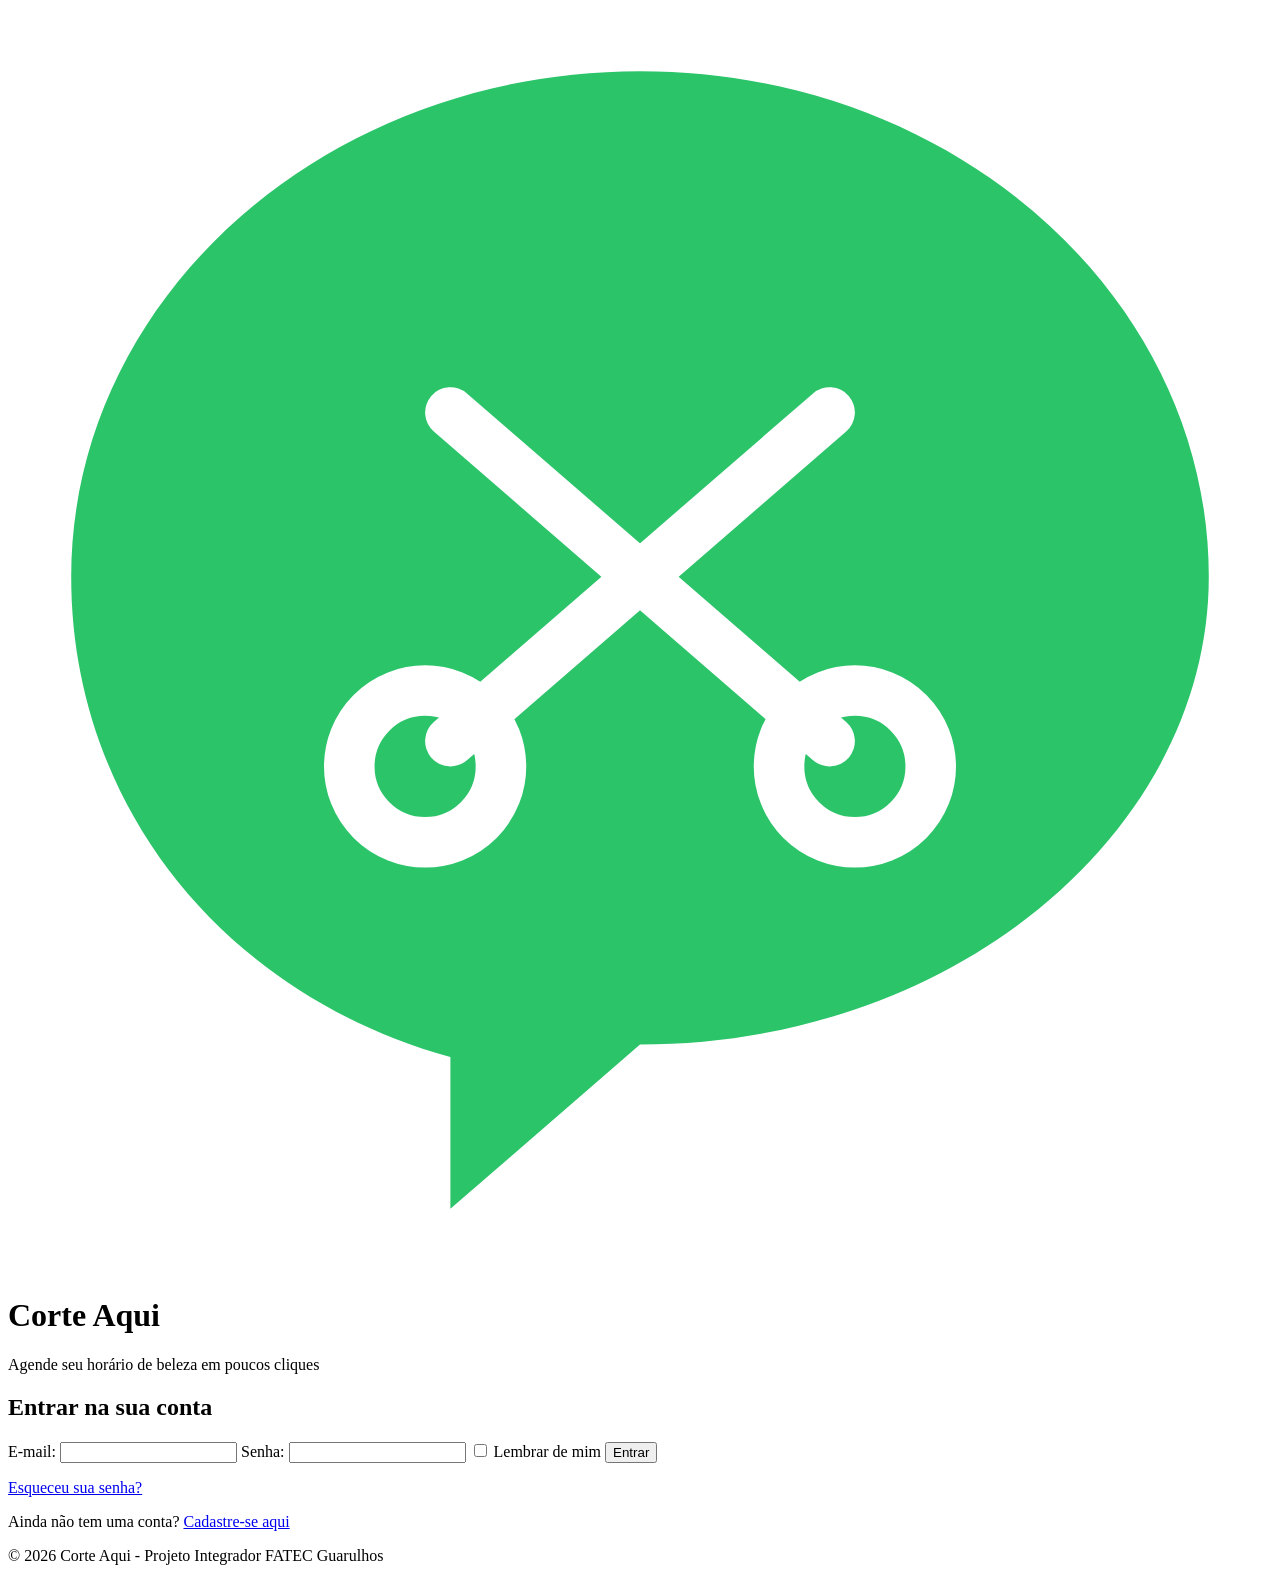
==== index.html @ 71adf3ae "Add files via upload" ====
<!DOCTYPE html>
<html lang="pt-br">
<head>
    <meta charset="UTF-8">
    <title>Corte Aqui - Login</title>
    <link rel="stylesheet" href="estilo.css">
</head>
<body>

    <header>
        <svg class="logo-icone" viewBox="0 0 100 100" xmlns="http://www.w3.org/2000/svg">
            <path d="M50 5 C25 5 5 23 5 45 C5 63 17 78 35 83 L35 95 L50 82 C51 82 52 82 50 82 C75 82 95 65 95 45 C95 23 75 5 50 5 Z" fill="#2bc469"/>
            <line x1="35" y1="32" x2="65" y2="58" stroke="#ffffff" stroke-width="4" stroke-linecap="round"/>
            <line x1="65" y1="32" x2="35" y2="58" stroke="#ffffff" stroke-width="4" stroke-linecap="round"/>
            <circle cx="33" cy="60" r="6" fill="none" stroke="#ffffff" stroke-width="4"/>
            <circle cx="67" cy="60" r="6" fill="none" stroke="#ffffff" stroke-width="4"/>
        </svg>
        <div>
            <h1>Corte Aqui</h1>
            <p>Agende seu horário de beleza em poucos cliques</p>
        </div>
    </header>

    <main>
        <section>
            <h2>Entrar na sua conta</h2>

            <form action="#" method="post">

                <label for="email">E-mail:</label>
                <input type="email" id="email" name="email" required>

                <label for="senha">Senha:</label>
                <input type="password" id="senha" name="senha" required>

                <label>
                    <input type="checkbox" id="lembrar" name="lembrar">
                    Lembrar de mim
                </label>

                <button type="submit">Entrar</button>

            </form>

            <p><a href="#">Esqueceu sua senha?</a></p>
            <p>Ainda não tem uma conta? <a href="cadastro.html">Cadastre-se aqui</a></p>
        </section>
    </main>

    <footer>
        <p>&copy; 2026 Corte Aqui - Projeto Integrador FATEC Guarulhos</p>
    </footer>

</body>
</html>
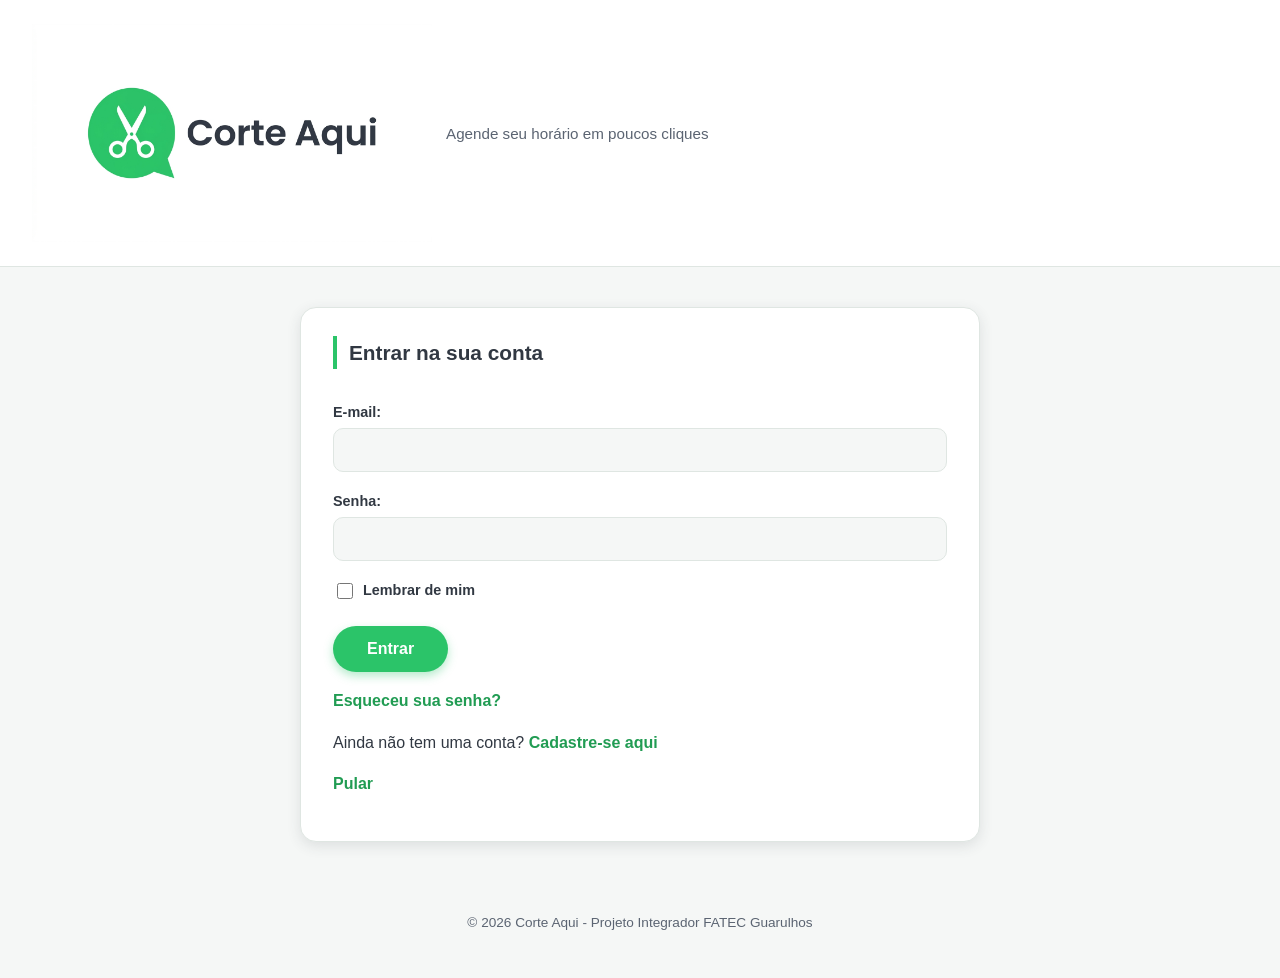
==== commit 47d3a8ae: "Add files via upload" ====
--- a/index.html
+++ b/index.html
@@ -3,21 +3,15 @@
 <head>
     <meta charset="UTF-8">
     <title>Corte Aqui - Login</title>
-    <link rel="stylesheet" href="estilo.css">
+    <link rel="stylesheet" href="style.css">
 </head>
 <body>
 
     <header>
-        <svg class="logo-icone" viewBox="0 0 100 100" xmlns="http://www.w3.org/2000/svg">
-            <path d="M50 5 C25 5 5 23 5 45 C5 63 17 78 35 83 L35 95 L50 82 C51 82 52 82 50 82 C75 82 95 65 95 45 C95 23 75 5 50 5 Z" fill="#2bc469"/>
-            <line x1="35" y1="32" x2="65" y2="58" stroke="#ffffff" stroke-width="4" stroke-linecap="round"/>
-            <line x1="65" y1="32" x2="35" y2="58" stroke="#ffffff" stroke-width="4" stroke-linecap="round"/>
-            <circle cx="33" cy="60" r="6" fill="none" stroke="#ffffff" stroke-width="4"/>
-            <circle cx="67" cy="60" r="6" fill="none" stroke="#ffffff" stroke-width="4"/>
-        </svg>
+        
+        <img src="corteaqui.png">
         <div>
-            <h1>Corte Aqui</h1>
-            <p>Agende seu horário de beleza em poucos cliques</p>
+            <p>Agende seu horário em poucos cliques</p>
         </div>
     </header>
 
@@ -42,8 +36,9 @@
 
             </form>
 
-            <p><a href="#">Esqueceu sua senha?</a></p>
-            <p>Ainda não tem uma conta? <a href="cadastro.html">Cadastre-se aqui</a></p>
+            <p><a >Esqueceu sua senha?</a></p>
+            <p>Ainda não tem uma conta? <a>Cadastre-se aqui</a></p>
+            <p><a href="agendamentocorteaqui.html"  target="blank">Pular</a></p>
         </section>
     </main>
 
--- a/style.css
+++ b/style.css
@@ -0,0 +1,197 @@
+
+
+img{ 
+    width:400px; 
+}
+
+:root {
+    --verde: #2bc469;
+    --verde-escuro: #219c53;
+    --verde-claro: #e7f8ee;
+    --grafite: #313842;
+    --grafite-suave: #5b6472;
+    --branco: #ffffff;
+    --fundo: #f5f7f6;
+    --borda: #dfe6e2;
+    --sombra: rgba(49, 56, 66, 0.12);
+    --raio: 16px;
+}
+
+* {
+    box-sizing: border-box;
+}
+
+body {
+    margin: 0;
+    font-family: -apple-system, "Segoe UI", Roboto, Helvetica, Arial, sans-serif;
+    background-color: var(--fundo);
+    color: var(--grafite);
+    line-height: 1.6;
+}
+
+
+header {
+    background-color: var(--branco);
+    border-bottom: 1px solid var(--borda);
+    padding: 24px 32px;
+    display: flex;
+    align-items: center;
+    gap: 14px;
+}
+
+header .logo-icone {
+    width: 44px;
+    height: 44px;
+    flex-shrink: 0;
+}
+
+
+header p {
+    margin: 2px 0 0;
+    color: var(--grafite-suave);
+    font-size: 0.95rem;
+}
+
+#login{
+    display:block; 
+    justify-content:end;
+
+}
+
+
+
+main {
+    max-width: 720px;
+    margin: 40px auto;
+    padding: 0 20px;
+    display: flex;
+    flex-direction: column;
+    gap: 28px;
+}
+
+section {
+    background-color: var(--branco);
+    border: 1px solid var(--borda);
+    border-radius: var(--raio);
+    padding: 28px 32px;
+    box-shadow: 0 4px 14px var(--sombra);
+}
+
+h2 {
+    margin-top: 0;
+    color: var(--grafite);
+    font-size: 1.3rem;
+    border-left: 4px solid var(--verde);
+    padding-left: 12px;
+}
+
+ol, ul {
+    padding-left: 22px;
+    margin: 12px 0 0;
+}
+
+ol li, ul li {
+    margin-bottom: 8px;
+}
+
+
+form {
+    display: flex;
+    flex-direction: column;
+    gap: 4px;
+}
+
+label {
+    font-weight: 600;
+    font-size: 0.9rem;
+    color: var(--grafite);
+    margin-top: 14px;
+}
+
+input[type="text"],
+input[type="email"],
+input[type="password"],
+input[type="tel"],
+input[type="date"],
+input[type="time"],
+select {
+    padding: 12px 14px;
+    border: 1px solid var(--borda);
+    border-radius: 10px;
+    font-size: 1rem;
+    font-family: inherit;
+    color: var(--grafite);
+    background-color: var(--fundo);
+    transition: border-color 0.2s ease, box-shadow 0.2s ease;
+}
+
+input:focus,
+select:focus {
+    outline: none;
+    border-color: var(--verde);
+    box-shadow: 0 0 0 3px var(--verde-claro);
+    background-color: var(--branco);
+}
+
+input[type="checkbox"],
+input[type="radio"] {
+    accent-color: var(--verde);
+    width: 16px;
+    height: 16px;
+    vertical-align: middle;
+    margin-right: 6px;
+}
+
+
+
+button {
+    margin-top: 20px;
+    align-self: flex-start;
+    background-color: var(--verde);
+    color: var(--branco);
+    border: none;
+    border-radius: 999px;
+    padding: 14px 34px;
+    font-size: 1rem;
+    font-weight: 700;
+    cursor: pointer;
+    box-shadow: 0 4px 10px rgba(43, 196, 105, 0.35);
+    transition: transform 0.2s ease, box-shadow 0.2s ease, background-color 0.2s ease;
+}
+
+button:hover {
+    transform: scale(1.06);
+    background-color: var(--verde-escuro);
+    box-shadow: 0 8px 18px rgba(43, 196, 105, 0.45);
+}
+
+button:active {
+    transform: scale(0.97);
+}
+
+
+
+a {
+    color: var(--verde-escuro);
+    text-decoration: none;
+    font-weight: 600;
+    transition: color 0.2s ease;
+}
+
+a:hover {
+    color: var(--grafite);
+    text-decoration: underline;
+}
+
+
+
+footer {
+    text-align: center;
+    padding: 26px 20px 40px;
+    color: var(--grafite-suave);
+    font-size: 0.85rem;
+}
+
+footer p {
+    margin: 4px 0;
+}
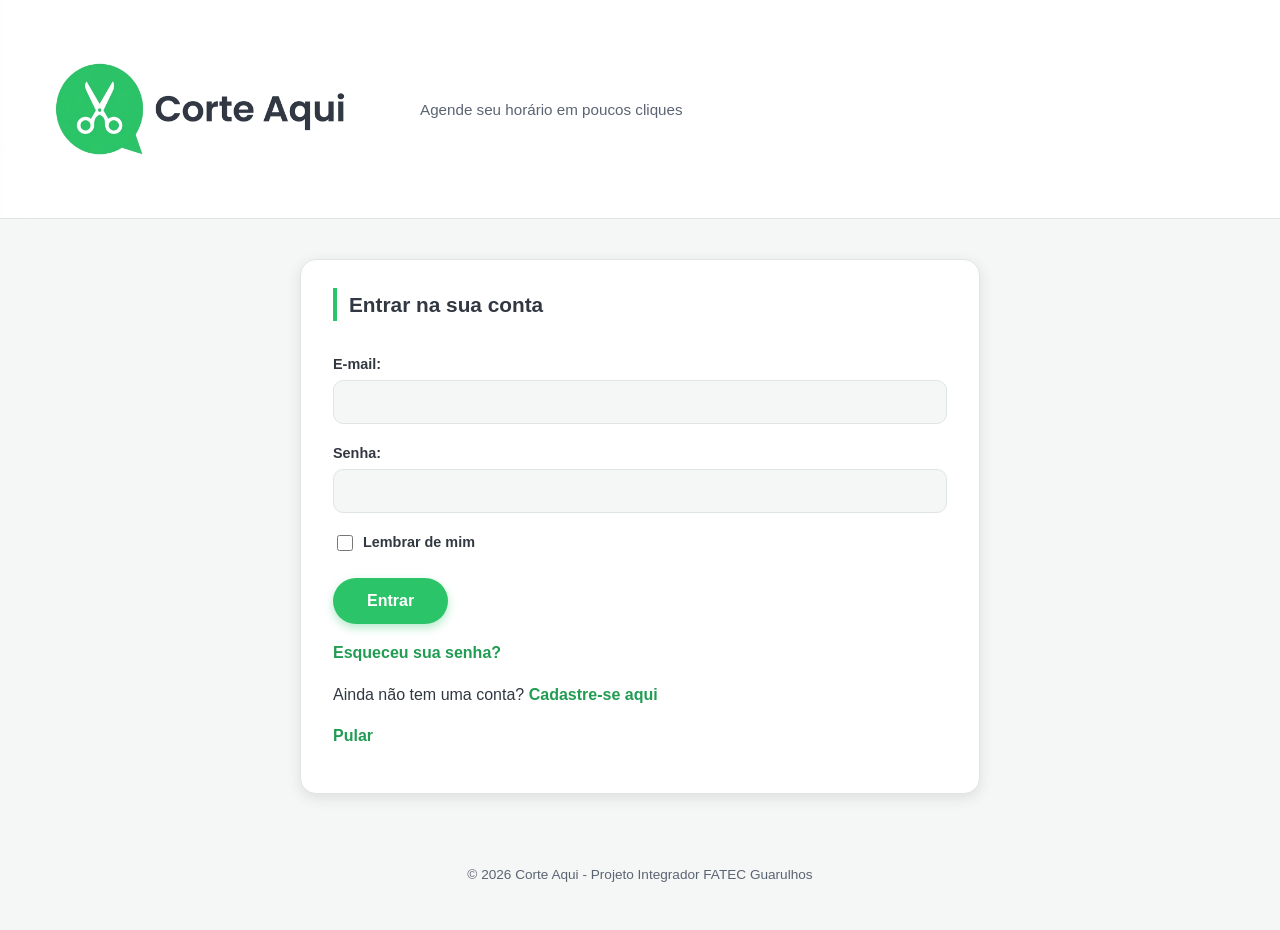
==== commit bd9b2650: "Add files via upload" ====
--- a/index.html
+++ b/index.html
@@ -4,6 +4,7 @@
     <meta charset="UTF-8">
     <title>Corte Aqui - Login</title>
     <link rel="stylesheet" href="style.css">
+    <link rel="icon" type="image/png" href="corteaqui.ico">
 </head>
 <body>
 
--- a/style.css
+++ b/style.css
@@ -33,16 +33,14 @@
 header {
     background-color: var(--branco);
     border-bottom: 1px solid var(--borda);
-    padding: 24px 32px;
     display: flex;
     align-items: center;
-    gap: 14px;
+    gap: 20px;
 }
 
 header .logo-icone {
     width: 44px;
     height: 44px;
-    flex-shrink: 0;
 }
 
 
@@ -162,14 +160,9 @@
 button:hover {
     transform: scale(1.06);
     background-color: var(--verde-escuro);
-    box-shadow: 0 8px 18px rgba(43, 196, 105, 0.45);
+    box-shadow: 0 8px 18px var(--sombra);
+
 }
-
-button:active {
-    transform: scale(0.97);
-}
-
-
 
 a {
     color: var(--verde-escuro);
@@ -180,7 +173,7 @@
 
 a:hover {
     color: var(--grafite);
-    text-decoration: underline;
+    text-decoration: none;
 }
 
 
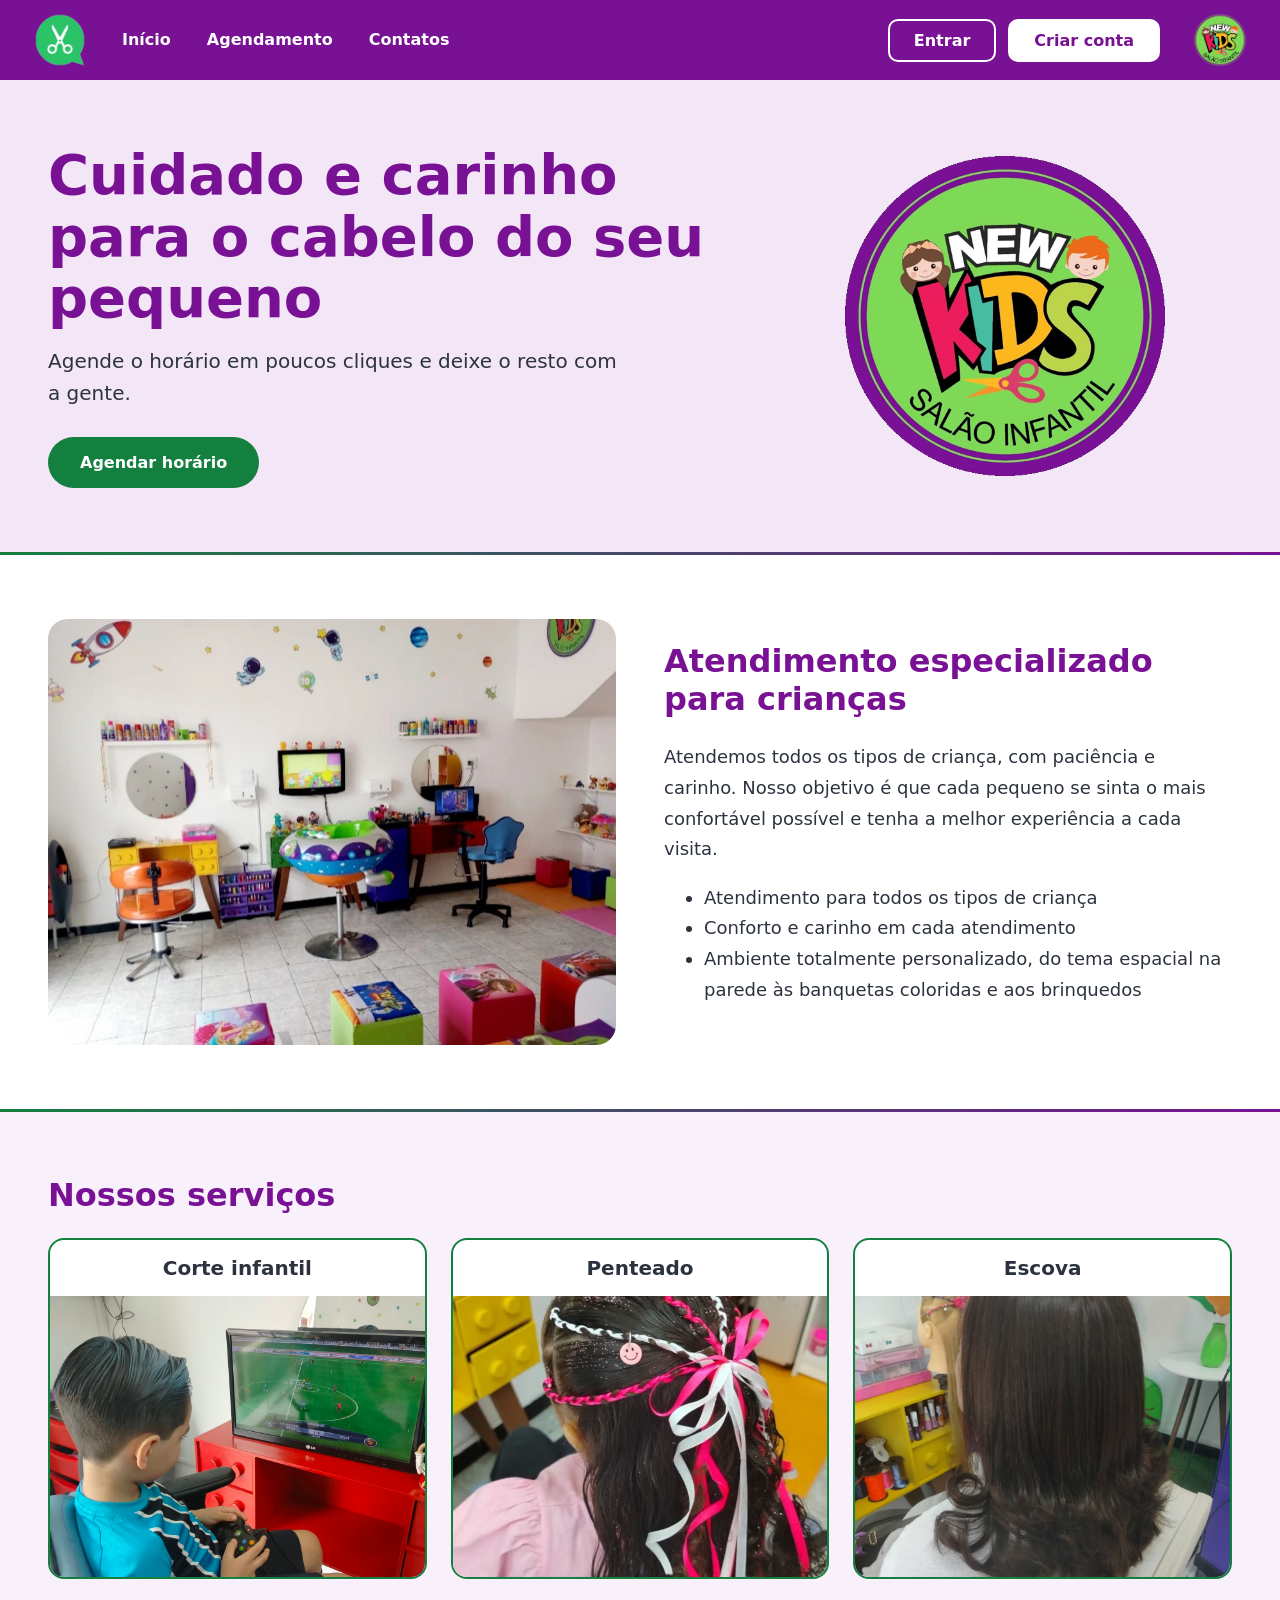
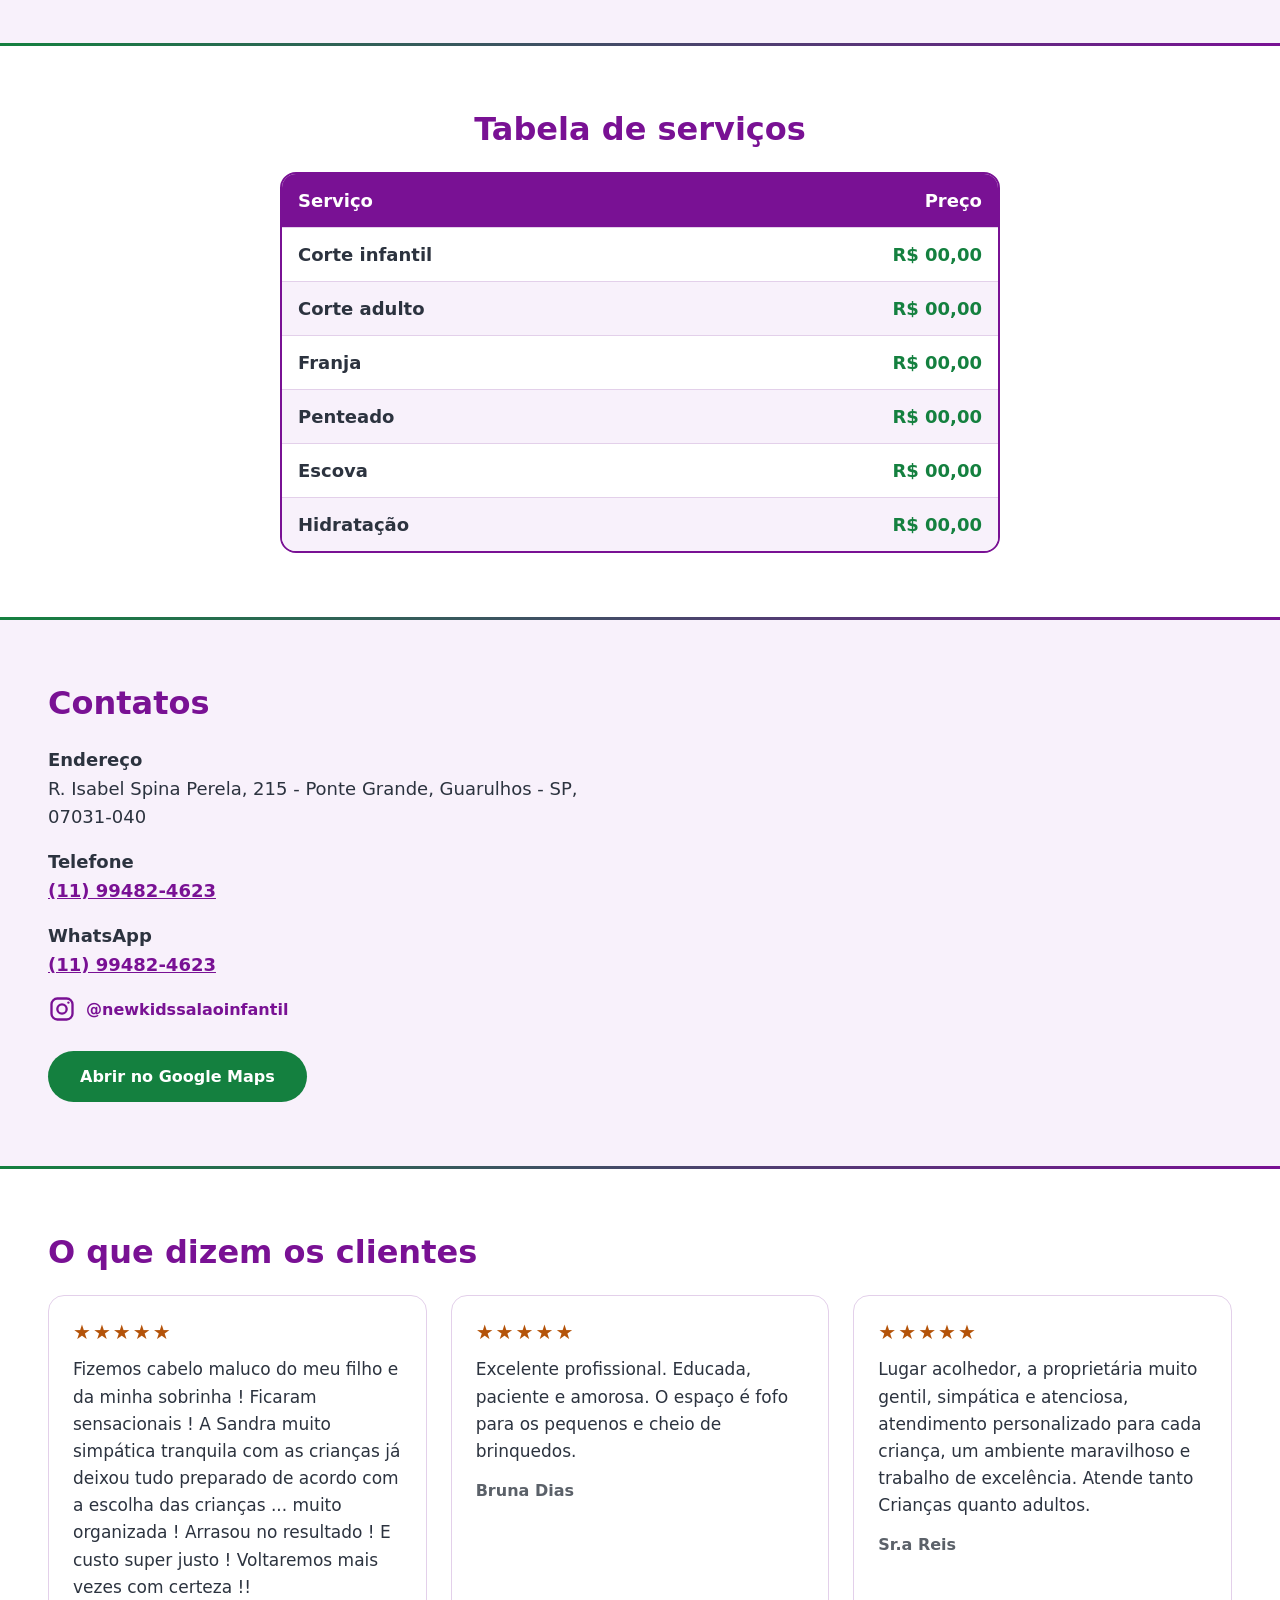
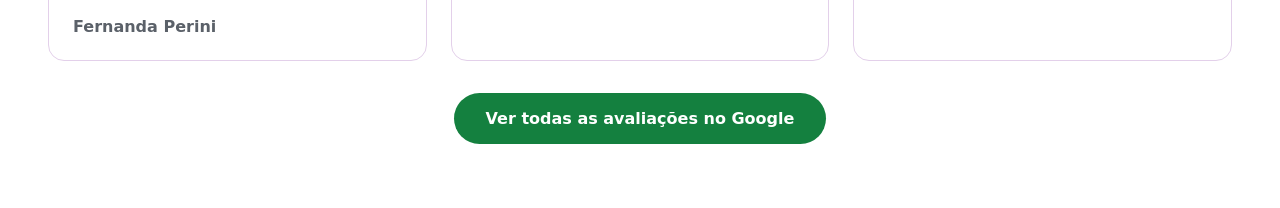
==== commit 0f8b7d54: "Atualizando com a nova versão do site" ====
--- a/index.html
+++ b/index.html
@@ -1,51 +1,139 @@
 <!DOCTYPE html>
-<html lang="pt-br">
+<html lang="pt-BR">
 <head>
-    <meta charset="UTF-8">
-    <title>Corte Aqui - Login</title>
-    <link rel="stylesheet" href="style.css">
-    <link rel="icon" type="image/png" href="corteaqui.ico">
+  <meta charset="UTF-8">
+  <meta name="viewport" content="width=device-width, initial-scale=1.0">
+  <title>Corte Aqui | Salão infantil New Kids</title>
+  <link rel="stylesheet" href="styles.css">
 </head>
 <body>
+  <header class="cabecalho cabecalho-index">
+    <img class="logocorteaqui" src="corteaqui.ico" alt="Corte Aqui">
 
-    <header>
-        
-        <img src="corteaqui.png">
-        <div>
-            <p>Agende seu horário em poucos cliques</p>
-        </div>
-    </header>
+    <nav class="navagendamento">
+      <h2><a href="index.html">Início</a></h2>
+      <h2><a href="agendamento.html">Agendamento</a></h2>
+      <h2><a href="#contato">Contatos</a></h2>
+    </nav>
 
-    <main>
-        <section>
-            <h2>Entrar na sua conta</h2>
+    <div class="botao">
+      <h2><a href="entrar.html">Entrar</a></h2>
+      <h2><a href="Cadastrar.html">Criar conta</a></h2>
+    </div>
 
-            <form action="#" method="post">
+    <img class="logosalao" src="logo-newkids.png" alt="Salão infantil New Kids">
+  </header>
 
-                <label for="email">E-mail:</label>
-                <input type="email" id="email" name="email" required>
+  <main>
+    <section class="destaque">
+      <div class="destaque-texto">
+        <h1>Cuidado e carinho para o cabelo do seu pequeno</h1>
+        <p>Agende o horário em poucos cliques e deixe o resto com a gente.</p>
+        <a class="botao-agendar" href="agendamento.html">Agendar horário</a>
+      </div>
+      <img class="destaque-logo" src="logo-newkids.png" alt="Salão infantil New Kids">
+    </section>
 
-                <label for="senha">Senha:</label>
-                <input type="password" id="senha" name="senha" required>
+    <section class="sobre">
+      <img class="sobre-foto" src="salao.webp" alt="Ambiente do salão New Kids, com parede de tema espacial, espelhos, cadeiras e banquetas coloridas">
+      <div class="sobre-texto">
+        <h2>Atendimento especializado para crianças</h2>
+        <p>Atendemos todos os tipos de criança, com paciência e carinho. Nosso objetivo é que cada pequeno se sinta o mais confortável possível e tenha a melhor experiência a cada visita.</p>
+        <ul>
+          <li>Atendimento para todos os tipos de criança</li>
+          <li>Conforto e carinho em cada atendimento</li>
+          <li>Ambiente totalmente personalizado, do tema espacial na parede às banquetas coloridas e aos brinquedos</li>
+        </ul>
+      </div>
+    </section>
 
-                <label>
-                    <input type="checkbox" id="lembrar" name="lembrar">
-                    Lembrar de mim
-                </label>
+    <section class="servicos-destaque" id="servicos">
+      <h2>Nossos serviços</h2>
+      <div class="cartoes">
+        <article class="cartao-servico">
+          <h3>Corte infantil</h3>
+          <img src="corte.png" alt="Exemplo de corte infantil">
+        </article>
+        <article class="cartao-servico">
+          <h3>Penteado</h3>
+          <img src="penteado.png" alt="Exemplo de penteado">
+        </article>
+        <article class="cartao-servico">
+          <h3>Escova</h3>
+          <img src="escova.png" alt="Exemplo de escova">
+        </article>
+      </div>
+    </section>
 
-                <button type="submit">Entrar</button>
+    <section class="tabela-servicos" id="precos">
+      <h2>Tabela de serviços</h2>
+      <table>
+        <caption class="visualmente-oculto">Preços dos serviços</caption>
+        <thead>
+          <tr>
+            <th scope="col">Serviço</th>
+            <th scope="col">Preço</th>
+          </tr>
+        </thead>
+        <tbody>
+          <tr><th scope="row">Corte infantil</th><td>R$ 00,00</td></tr>
+          <tr><th scope="row">Corte adulto</th><td>R$ 00,00</td></tr>
+          <tr><th scope="row">Franja</th><td>R$ 00,00</td></tr>
+          <tr><th scope="row">Penteado</th><td>R$ 00,00</td></tr>
+          <tr><th scope="row">Escova</th><td>R$ 00,00</td></tr>
+          <tr><th scope="row">Hidratação</th><td>R$ 00,00</td></tr>
+        </tbody>
+      </table>
+    </section>
 
-            </form>
+    <section class="contato" id="contato">
+      <div class="contato-info">
+        <h2>Contatos</h2>
+        <address>
+          <p><strong>Endereço</strong><br>R. Isabel Spina Perela, 215 - Ponte Grande, Guarulhos - SP, 07031-040</p>
+          <p><strong>Telefone</strong><br><a href="tel:+5511994824623">(11) 99482-4623</a></p>
+          <p><strong>WhatsApp</strong><br><a href="https://wa.me/5511994824623?text=Ol%C3%A1!%20Gostaria%20de%20agendar%20um%20hor%C3%A1rio." target="_blank" rel="noopener">(11) 99482-4623</a></p>
+        </address>
 
-            <p><a >Esqueceu sua senha?</a></p>
-            <p>Ainda não tem uma conta? <a>Cadastre-se aqui</a></p>
-            <p><a href="agendamentocorteaqui.html"  target="blank">Pular</a></p>
-        </section>
-    </main>
+        <a class="rede" href="https://www.instagram.com/newkidssalaoinfantil?utm_source=ig_web_button_share_sheet&exln=ZDNlZDc0MzIxNw==" target="_blank" rel="noopener">
+          <svg viewBox="0 0 24 24" fill="none" stroke="currentColor" stroke-width="2" aria-hidden="true">
+            <rect x="3" y="3" width="18" height="18" rx="5"></rect>
+            <circle cx="12" cy="12" r="4"></circle>
+            <circle cx="17.5" cy="6.5" r="1" fill="currentColor" stroke="none"></circle>
+          </svg>
+          <span>@newkidssalaoinfantil
+        </span>
+        </a>
 
-    <footer>
-        <p>&copy; 2026 Corte Aqui - Projeto Integrador FATEC Guarulhos</p>
-    </footer>
+        <a class="botao-link" href="https://www.google.com/maps/search/?api=1&query=New+Kids+Sal%C3%A3o+Infantil+R.+Isabel+Spina+Perela,+215,+Guarulhos" target="_blank" rel="noopener">Abrir no Google Maps</a>
+      </div>
 
+      <iframe class="mapa" title="Mapa com a localização do salão New Kids" src="https://www.google.com/maps?q=New+Kids+Sal%C3%A3o+Infantil,+R.+Isabel+Spina+Perela,+215,+Guarulhos&output=embed" loading="lazy"></iframe>
+    </section>
+
+    <section class="avaliacoes">
+      <h2>O que dizem os clientes</h2>
+      <div class="cartoes">
+        <figure class="avaliacao">
+          <span class="estrelas" role="img" aria-label="Nota 5 de 5">★★★★★</span>
+          <blockquote><p>Fizemos cabelo maluco do meu filho e da minha sobrinha ! Ficaram sensacionais ! A Sandra muito simpática tranquila com as crianças já deixou tudo preparado de acordo com a escolha das crianças ... muito organizada ! Arrasou no resultado ! E custo super justo ! Voltaremos mais vezes com certeza !!</p></blockquote>
+          <figcaption>Fernanda Perini</figcaption>
+        </figure>
+        <figure class="avaliacao">
+          <span class="estrelas" role="img" aria-label="Nota 5 de 5">★★★★★</span>
+          <blockquote><p>Excelente profissional. Educada, paciente e amorosa. O espaço é fofo para os pequenos e cheio de brinquedos.</p></blockquote>
+          <figcaption>Bruna Dias</figcaption>
+        </figure>
+        <figure class="avaliacao">
+          <span class="estrelas" role="img" aria-label="Nota 5 de 5">★★★★★</span>
+          <blockquote><p>Lugar acolhedor, a proprietária muito gentil, simpática e atenciosa, atendimento personalizado para cada criança, um ambiente maravilhoso e trabalho de excelência. Atende tanto Crianças quanto adultos.</p></blockquote>
+          <figcaption>Sr.a Reis</figcaption>
+        </figure>
+      </div>
+      <div class="acao">
+        <a class="botao-link" href="https://www.google.com/maps/search/?api=1&query=New+Kids+Sal%C3%A3o+Infantil+R.+Isabel+Spina+Perela,+215,+Guarulhos" target="_blank" rel="noopener">Ver todas as avaliações no Google</a>
+      </div>
+    </section>
+  </main>
 </body>
-</html>
+</html>
--- a/styles.css
+++ b/styles.css
@@ -0,0 +1,770 @@
+*, *::before, *::after {
+    box-sizing: border-box;
+}
+
+:root {
+    --verde: #2BC469;
+    --verde-escuro: #14803F;
+    --roxo: #791194;
+    --roxo-escuro: #4D095E;
+    --azul-escuro: #2C333F;
+    --cor-cabecalho-index: var(--roxo);
+    --cor-destaque: #F3E6F7;
+    --lima: #7ED956;
+    --amarelo: #FDB71D;
+    --rosa: #ED1C5D;
+    --agua: #46BCA2;
+}
+
+body {
+    margin: 0;
+    font-family: system-ui, sans-serif;
+}
+
+
+/* ---------- Cabeçalho ---------- */
+.cabecalho {
+    display: flex;
+    align-items: center;
+    gap: 32px;
+    padding: 12px 32px;
+    background: linear-gradient(90deg, var(--verde-escuro) 35%, var(--roxo));
+}
+
+.cabecalho img {
+    height: 56px;
+    width: auto;
+}
+
+.cabecalho h2 {
+    margin: 0;
+    font-size: 1rem;
+    font-weight: 600;
+}
+
+.cabecalho a {
+    color: #FFFFFF;
+    text-decoration: none;
+}
+
+.navagendamento {
+    display: flex;
+    gap: 32px;
+    margin-right: auto;
+}
+
+.navagendamento a {
+    display: inline-block;
+    padding: 8px 2px;
+    border-bottom: 2px solid transparent;
+    transition: border-color 0.2s;
+}
+
+.navagendamento a:hover {
+    border-bottom-color: #FFFFFF;
+}
+
+.botao {
+    display: flex;
+    gap: 12px;
+}
+
+.botao a {
+    display: inline-block;
+    padding: 10px 24px;
+    border: 2px solid #FFFFFF;
+    border-radius: 10px;
+    transition: background-color 0.2s, transform 0.2s;
+}
+
+.botao h2:first-child a:hover {
+    background: rgba(255, 255, 255, 0.2);
+}
+
+.botao h2:last-child a {
+    background: #FFFFFF;
+    color: var(--roxo);
+}
+
+.botao h2:last-child a:hover {
+    background: #F3E6F7;
+}
+
+.botao a:hover {
+    transform: translateY(-2px);
+}
+
+.cabecalho a:focus-visible {
+    outline: 3px solid #FFFFFF;
+    outline-offset: 3px;
+}
+
+/* cabeçalho termina aqui */
+
+
+/* ---------- Agendamento ---------- */
+.agendamento {
+    display: grid;
+    grid-template-columns: 1fr 1fr;
+    gap: 48px;
+    align-items: start;
+    padding: 64px 48px;
+    background-color: white;
+    color: var(--azul-escuro);
+}
+
+.apresentacao h1 {
+    margin: 0 0 16px;
+    font-size: 70px;
+    color: var(--verde-escuro);
+    transition: color 0.3s;
+}
+
+.apresentacao h1:hover {
+    color: var(--roxo);
+}
+
+.apresentacao p {
+    max-width: 52ch;
+    margin: 0 0 16px;
+    font-size: 25px;
+    line-height: 1.7;
+}
+
+.formulario {
+    display: flex;
+    flex-direction: column;
+    padding: 32px;
+    background: #FFFFFF;
+    border: 1px solid var(--verde-escuro);
+    border-radius: 20px;
+    accent-color: var(--roxo);
+}
+
+.formulario h2 {
+    margin: 0 0 24px;
+    color: var(--verde-escuro);
+}
+
+.formulario label {
+    margin-bottom: 6px;
+    font-weight: 600;
+}
+
+.formulario input:not([type="checkbox"]),
+.formulario select {
+    width: 100%;
+    height: 48px;
+    margin-bottom: 18px;
+    padding: 0 14px;
+    border: 1px solid var(--verde-escuro);
+    border-radius: 10px;
+    background: #FFFFFF;
+    font: inherit;
+    color: var(--azul-escuro);
+    caret-color: var(--roxo);
+}
+
+.formulario input:not([type="checkbox"]):focus,
+.formulario select:focus {
+    outline: 2px solid var(--roxo);
+    outline-offset: 2px;
+    border-color: var(--roxo);
+}
+
+.formulario input::selection {
+    background: var(--roxo);
+    color: #FFFFFF;
+}
+
+.servicos {
+    margin-bottom: 24px;
+}
+
+.servicos h2 {
+    margin: 0 0 12px;
+}
+
+.servicos fieldset {
+    display: grid;
+    grid-template-columns: repeat(auto-fit, minmax(130px, 1fr));
+    gap: 10px;
+    margin: 0;
+    padding: 0;
+    border: 0;
+}
+
+.servicos legend {
+    margin-bottom: 10px;
+    padding: 0;
+    color: #5B6169;
+}
+
+.servicos label {
+    display: flex;
+    align-items: center;
+    gap: 8px;
+    margin: 0;
+    padding: 10px 14px;
+    border: 2px solid var(--verde-escuro);
+    border-radius: 10px;
+    cursor: pointer;
+    transition: background-color 0.2s, border-color 0.2s;
+}
+
+.servicos label:has(input:checked) {
+    background: #F3E6F7;
+    border-color: var(--roxo);
+}
+
+.servicos label:focus-within {
+    outline: 2px solid var(--roxo);
+    outline-offset: 2px;
+    border-color: var(--roxo);
+}
+
+.servicos input {
+    width: 18px;
+    height: 18px;
+    margin: 0;
+    accent-color: var(--roxo);
+}
+
+.confirmar {
+    height: 52px;
+    border: 0;
+    border-radius: 999px;
+    background: var(--verde-escuro);
+    color: #FFFFFF;
+    font: inherit;
+    font-weight: 600;
+    cursor: pointer;
+    transition: background-color 0.2s, transform 0.2s;
+}
+
+.confirmar:hover {
+    background: var(--roxo-escuro);
+    transform: translateY(-2px);
+}
+
+.confirmar:focus-visible {
+    outline: 3px solid var(--roxo);
+    outline-offset: 3px;
+}
+
+/* agendamento termina aqui */
+
+
+/* ---------- Entrar e criar conta ---------- */
+.entrarmain {
+    max-width: 560px;
+    margin: 80px auto;
+    padding: 40px;
+    border: 4px solid var(--verde);
+    border-radius: 20px;
+    transition: border-color 0.3s;
+}
+
+.entrarmain:hover,
+.entrarmain:focus-within {
+    border-color: var(--roxo);
+}
+
+.entrar {
+    display: flex;
+    flex-direction: column;
+    gap: 20px;
+}
+
+.nomemarca {
+    text-align: center;
+}
+
+.nomemarca h1 {
+    margin: 0 0 8px;
+    font-size: 50px;
+    color: var(--verde-escuro);
+}
+
+.nomemarca p {
+    margin: 0;
+    font-size: 18px;
+    color: #5B6169;
+}
+
+.campos {
+    display: flex;
+    flex-direction: column;
+}
+
+.campos label {
+    margin-bottom: 6px;
+    font-size: 18px;
+    font-weight: 600;
+    color: var(--azul-escuro);
+}
+
+.campos input {
+    width: 100%;
+    height: 56px;
+    margin-bottom: 20px;
+    padding: 0 16px;
+    border: 1px solid var(--verde-escuro);
+    border-radius: 10px;
+    font: inherit;
+    font-size: 18px;
+}
+
+.campos input:last-of-type {
+    margin-bottom: 0;
+}
+
+.campos input:focus {
+    outline: 2px solid var(--roxo);
+    border-color: var(--roxo);
+}
+
+.esquecisenha {
+    align-self: flex-end;
+    font-size: 16px;
+    color: var(--verde-escuro);
+    text-decoration: none;
+}
+
+.esquecisenha:hover {
+    color: var(--roxo);
+    text-decoration: underline;
+}
+
+.botao-entrar {
+    height: 56px;
+    border: 0;
+    border-radius: 999px;
+    background: var(--verde-escuro);
+    color: #FFFFFF;
+    font: inherit;
+    font-size: 22px;
+    font-weight: 600;
+    cursor: pointer;
+    transition: background-color 0.3s;
+}
+
+.botao-entrar:hover {
+    background: var(--roxo);
+}
+
+.conta {
+    margin: 0;
+    text-align: center;
+    font-size: 18px;
+    color: #5B6169;
+}
+
+.conta a {
+    color: var(--verde-escuro);
+    font-weight: 600;
+    text-decoration: none;
+}
+
+.conta a:hover {
+    color: var(--roxo);
+    text-decoration: underline;
+}
+
+.pular {
+    display: flex;
+    align-items: center;
+    gap: 15px;
+    color: #5B6169;
+}
+
+.pular hr {
+    flex: 1;
+    margin: 0;
+    border: 0;
+    border-top: 1px solid #CCCCCC;
+}
+
+.btn-google {
+    display: flex;
+    align-items: center;
+    justify-content: center;
+    gap: 12px;
+    height: 56px;
+    padding: 0 16px;
+    background: #FFFFFF;
+    border: 1px solid var(--verde-escuro);
+    border-radius: 10px;
+    color: #3C4043;
+    font: inherit;
+    font-size: 16px;
+    font-weight: 500;
+    cursor: pointer;
+    transition: background-color 0.2s, border-color 0.2s;
+}
+
+.btn-google img {
+    width: 28px;
+    height: 28px;
+}
+
+.btn-google:hover {
+    background: #F8F9FA;
+    border-color: var(--roxo);
+}
+
+.btn-google:focus-visible {
+    outline: 3px solid var(--roxo);
+    outline-offset: 2px;
+}
+
+
+
+.link-pular {
+    align-self: center;
+    font-size: 18px;
+    font-weight: 600;
+    color: var(--verde-escuro);
+    text-decoration: none;
+}
+
+.link-pular:hover {
+    color: var(--roxo);
+    text-decoration: underline;
+}
+
+/* Entrar termina aqui */
+
+/* Página inicial  */
+.cabecalho-index {
+    background: var(--cor-cabecalho-index);
+}
+
+.destaque {
+    display: grid;
+    grid-template-columns: 1.2fr 0.8fr;
+    gap: 48px;
+    align-items: center;
+    padding: 64px 48px;
+    background: var(--cor-destaque);
+    color: var(--azul-escuro);
+}
+
+.destaque h1 {
+    margin: 0 0 16px;
+    font-size: clamp(2.25rem, 5vw, 3.5rem);
+    line-height: 1.1;
+    color: var(--roxo);
+}
+
+.destaque p {
+    max-width: 46ch;
+    margin: 0 0 28px;
+    font-size: 1.25rem;
+    line-height: 1.6;
+}
+
+.destaque-logo {
+    justify-self: center;
+    width: min(100%, 320px);
+    height: auto;
+}
+
+
+.botao-agendar,
+.botao-link {
+    display: inline-block;
+    padding: 16px 32px;
+    border-radius: 999px;
+    background: var(--verde-escuro);
+    color: #FFFFFF;
+    font-weight: 600;
+    text-decoration: none;
+    transition: background-color 0.2s, transform 0.2s;
+}
+
+.botao-agendar:hover,
+.botao-link:hover {
+    background: var(--roxo-escuro);
+    transform: translateY(-2px);
+}
+
+.botao-agendar:focus-visible,
+.botao-link:focus-visible {
+    outline: 3px solid var(--roxo);
+    outline-offset: 3px;
+}
+
+
+.sobre,
+.servicos-destaque,
+.tabela-servicos,
+.contato,
+.avaliacoes {
+    padding: 64px 48px;
+    color: var(--azul-escuro);
+}
+
+.sobre h2,
+.servicos-destaque h2,
+.tabela-servicos h2,
+.contato h2,
+.avaliacoes h2 {
+    margin: 0 0 24px;
+    font-size: 2rem;
+    color: var(--roxo);
+}
+
+
+.sobre,
+.servicos-destaque,
+.tabela-servicos,
+.contato,
+.avaliacoes {
+    border-top: 3px solid;
+    border-image: linear-gradient(90deg, var(--verde-escuro), var(--roxo)) 1;
+}
+
+.servicos-destaque,
+.contato {
+    background: #F8F1FB;
+}
+
+
+.sobre {
+    display: grid;
+    grid-template-columns: 1fr 1fr;
+    gap: 48px;
+    align-items: center;
+}
+
+.sobre-foto {
+    width: 100%;
+    aspect-ratio: 4 / 3;
+    object-fit: cover;
+    border-radius: 20px;
+}
+
+.sobre-texto p,
+.sobre-texto li {
+    font-size: 1.125rem;
+    line-height: 1.7;
+}
+
+
+.cartoes {
+    display: grid;
+    grid-template-columns: repeat(auto-fit, minmax(220px, 1fr));
+    gap: 24px;
+}
+
+.cartao-servico {
+    overflow: hidden;
+    background: #FFFFFF;
+    border: 2px solid var(--verde-escuro);
+    border-radius: 16px;
+    text-align: center;
+    transition: transform 0.2s;
+}
+
+.cartao-servico:hover {
+    transform: translateY(-4px);
+}
+
+.cartao-servico h3 {
+    margin: 0;
+    padding: 16px;
+    font-size: 1.25rem;
+}
+
+.cartao-servico img {
+    display: block;
+    width: 100%;
+    aspect-ratio: 4 / 3;
+    object-fit: cover;
+}
+
+
+.tabela-servicos h2 {
+    text-align: center;
+}
+
+.tabela-servicos table {
+    width: min(100%, 720px);
+    margin: 0 auto;
+    border: 2px solid var(--roxo);
+    border-radius: 16px;
+    border-collapse: separate;
+    border-spacing: 0;
+    overflow: hidden;
+}
+
+.tabela-servicos th,
+.tabela-servicos td {
+    padding: 16px;
+    border-bottom: 1px solid #E3D0EA;
+    text-align: left;
+    font-size: 1.125rem;
+}
+
+.tabela-servicos thead th {
+    background: var(--roxo);
+    color: #FFFFFF;
+}
+
+.tabela-servicos td,
+.tabela-servicos th:last-child {
+    text-align: right;
+}
+
+.tabela-servicos td {
+    font-weight: 700;
+    color: var(--verde-escuro);
+}
+
+.tabela-servicos tbody tr:nth-child(even) {
+    background: #F8F1FB;
+}
+
+.tabela-servicos tbody tr:last-child th,
+.tabela-servicos tbody tr:last-child td {
+    border-bottom: 0;
+}
+
+
+.contato {
+    display: grid;
+    grid-template-columns: 1fr 1fr;
+    gap: 48px;
+    align-items: start;
+}
+
+.contato address {
+    font-style: normal;
+    font-size: 1.125rem;
+    line-height: 1.6;
+}
+
+.contato address p {
+    margin: 0 0 16px;
+}
+
+.contato address a {
+    color: var(--roxo);
+    font-weight: 600;
+}
+
+.rede {
+    display: flex;
+    align-items: center;
+    gap: 10px;
+    width: fit-content;
+    margin-top: 8px;
+    color: var(--roxo);
+    font-weight: 600;
+    text-decoration: none;
+}
+
+.rede:hover {
+    text-decoration: underline;
+}
+
+.rede svg {
+    width: 28px;
+    height: 28px;
+}
+
+.contato-info .botao-link {
+    margin-top: 28px;
+}
+
+.mapa {
+    width: 100%;
+    height: 380px;
+    border: 0;
+    border-radius: 16px;
+}
+
+
+.avaliacao {
+    margin: 0;
+    padding: 24px;
+    background: #FFFFFF;
+    border: 1px solid #E3D0EA;
+    border-radius: 16px;
+}
+
+.estrelas {
+    color: #B45309;
+    font-size: 1.25rem;
+    letter-spacing: 2px;
+}
+
+.avaliacao blockquote {
+    margin: 12px 0 16px;
+    font-size: 1.0625rem;
+    line-height: 1.6;
+}
+
+.avaliacao blockquote p {
+    margin: 0;
+}
+
+.avaliacao figcaption {
+    font-weight: 600;
+    color: #5B6169;
+}
+
+.acao {
+    margin-top: 32px;
+    text-align: center;
+}
+
+
+.visualmente-oculto {
+    position: absolute;
+    width: 1px;
+    height: 1px;
+    overflow: hidden;
+    clip: rect(0 0 0 0);
+    white-space: nowrap;
+}
+
+
+
+
+@media (max-width: 800px) {
+    .agendamento {
+        grid-template-columns: 1fr;
+        padding: 32px 20px;
+    }
+
+    .destaque,
+    .sobre,
+    .contato {
+        grid-template-columns: 1fr;
+        padding: 32px 20px;
+    }
+
+    .servicos-destaque,
+    .tabela-servicos,
+    .avaliacoes {
+        padding: 32px 20px;
+    }
+}
+
+@media (prefers-reduced-motion: reduce) {
+    .cabecalho a,
+    .apresentacao h1,
+    .servicos label,
+    .confirmar,
+    .entrarmain,
+    .botao-entrar,
+    .btn-google,
+    .cartao-servico,
+    .botao-agendar,
+    .botao-link {
+        transition: none;
+    }
+}
+
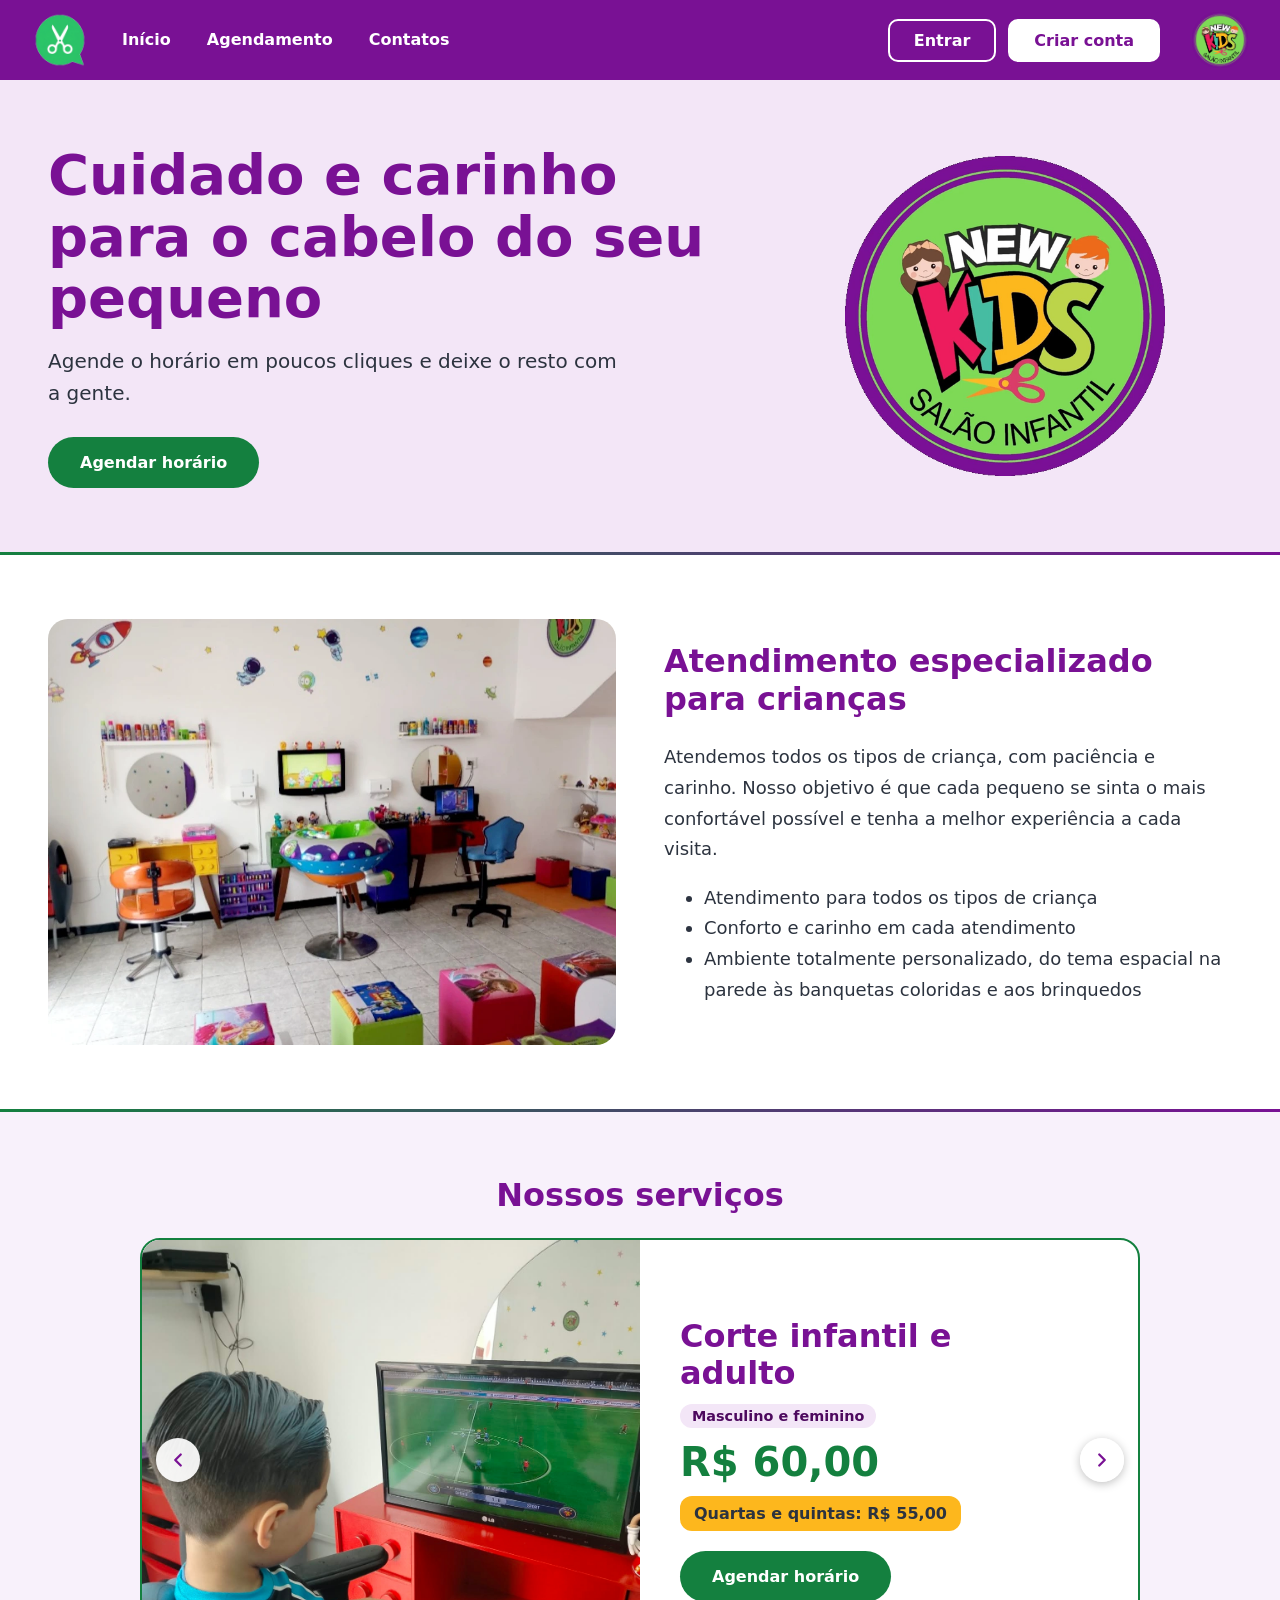
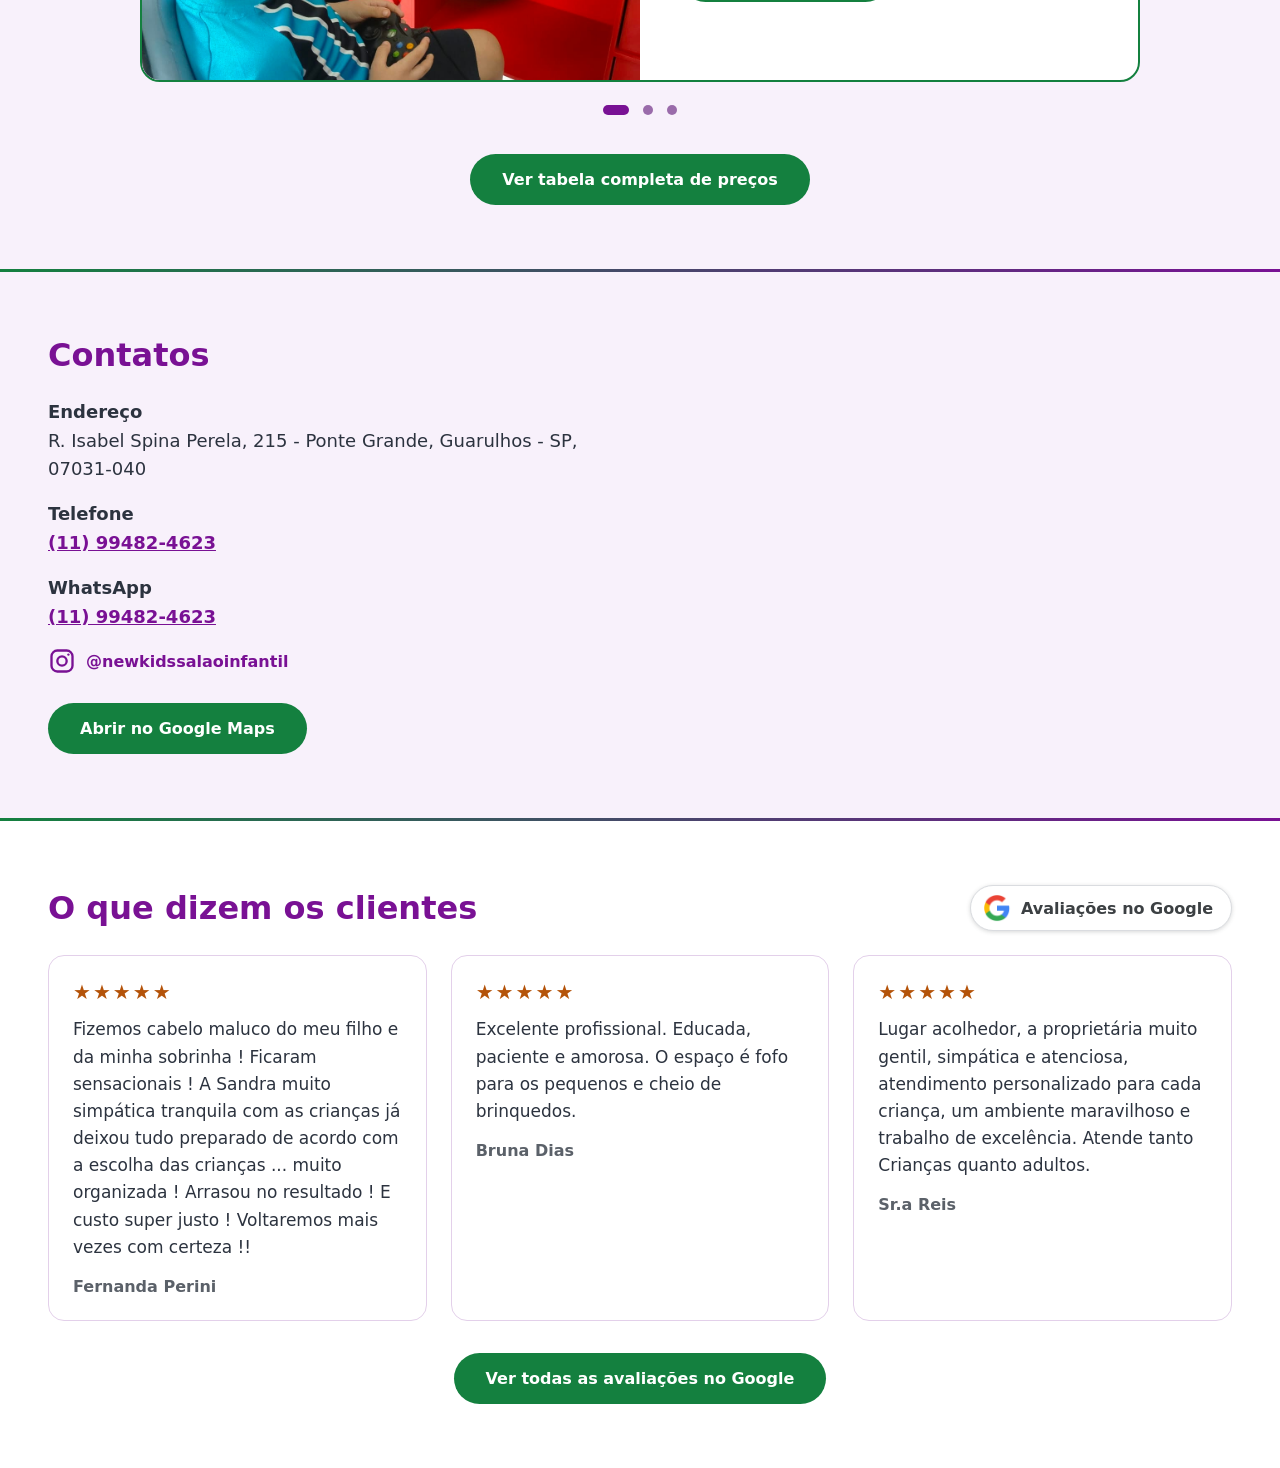
==== commit 48a388a4: "" ====
--- a/index.html
+++ b/index.html
@@ -47,43 +47,67 @@
       </div>
     </section>
 
-    <section class="servicos-destaque" id="servicos">
-      <h2>Nossos serviços</h2>
-      <div class="cartoes">
-        <article class="cartao-servico">
-          <h3>Corte infantil</h3>
-          <img src="corte.png" alt="Exemplo de corte infantil">
-        </article>
-        <article class="cartao-servico">
-          <h3>Penteado</h3>
-          <img src="penteado.png" alt="Exemplo de penteado">
-        </article>
-        <article class="cartao-servico">
-          <h3>Escova</h3>
-          <img src="escova.png" alt="Exemplo de escova">
-        </article>
+    <section class="servicos-destaque" id="servicos" aria-labelledby="titulo-servicos">
+      <h2 id="titulo-servicos">Nossos serviços</h2>
+
+      <div class="carrossel" role="region" aria-roledescription="carrossel" aria-label="Serviços do salão">
+        <div class="carrossel-janela">
+          <div class="carrossel-pista">
+
+            <article class="slide" role="group" aria-roledescription="slide" aria-label="Corte infantil e adulto, 1 de 3">
+              <div class="slide-foto">
+                <img src="corte.png" alt="Exemplo de corte infantil">
+              </div>
+              <div class="slide-info">
+                <h3>Corte infantil e adulto</h3>
+                <span class="etiqueta">Masculino e feminino</span>
+                <p class="slide-preco">R$ 60,00</p>
+                <p class="slide-promo">Quartas e quintas: R$ 55,00</p>
+                <a class="botao-agendar" href="agendamento.html">Agendar horário</a>
+              </div>
+            </article>
+
+            <article class="slide" role="group" aria-roledescription="slide" aria-label="Penteado, 2 de 3">
+              <div class="slide-foto">
+                <img src="penteado.png" alt="Exemplo de penteado" loading="lazy">
+              </div>
+              <div class="slide-info">
+                <h3>Penteado</h3>
+                <p class="slide-preco">R$ 70 a R$ 130</p>
+                <p class="slide-obs">O valor não é fixo e varia dentro dessa faixa.</p>
+                <a class="botao-agendar" href="agendamento.html">Agendar horário</a>
+              </div>
+            </article>
+
+            <article class="slide" role="group" aria-roledescription="slide" aria-label="Escova, 3 de 3">
+              <div class="slide-foto">
+                <img src="escova.png" alt="Exemplo de escova" loading="lazy">
+              </div>
+              <div class="slide-info">
+                <h3>Escova</h3>
+                <p class="slide-preco">R$ 70,00</p>
+                <a class="botao-agendar" href="agendamento.html">Agendar horário</a>
+              </div>
+            </article>
+
+          </div>
+
+          <button type="button" class="carrossel-seta carrossel-seta-anterior" aria-label="Serviço anterior">
+            <svg viewBox="0 0 24 24" fill="none" stroke="currentColor" stroke-width="2.5" stroke-linecap="round" stroke-linejoin="round" aria-hidden="true"><path d="M15 18l-6-6 6-6"></path></svg>
+          </button>
+          <button type="button" class="carrossel-seta carrossel-seta-proximo" aria-label="Próximo serviço">
+            <svg viewBox="0 0 24 24" fill="none" stroke="currentColor" stroke-width="2.5" stroke-linecap="round" stroke-linejoin="round" aria-hidden="true"><path d="M9 18l6-6-6-6"></path></svg>
+          </button>
+        </div>
+
+        <div class="carrossel-rodape">
+          <div class="carrossel-pontos"></div>
+        </div>
       </div>
-    </section>
 
-    <section class="tabela-servicos" id="precos">
-      <h2>Tabela de serviços</h2>
-      <table>
-        <caption class="visualmente-oculto">Preços dos serviços</caption>
-        <thead>
-          <tr>
-            <th scope="col">Serviço</th>
-            <th scope="col">Preço</th>
-          </tr>
-        </thead>
-        <tbody>
-          <tr><th scope="row">Corte infantil</th><td>R$ 00,00</td></tr>
-          <tr><th scope="row">Corte adulto</th><td>R$ 00,00</td></tr>
-          <tr><th scope="row">Franja</th><td>R$ 00,00</td></tr>
-          <tr><th scope="row">Penteado</th><td>R$ 00,00</td></tr>
-          <tr><th scope="row">Escova</th><td>R$ 00,00</td></tr>
-          <tr><th scope="row">Hidratação</th><td>R$ 00,00</td></tr>
-        </tbody>
-      </table>
+      <div class="acao">
+        <a class="botao-link" href="agendamento.html#precos">Ver tabela completa de preços</a>
+      </div>
     </section>
 
     <section class="contato" id="contato">
@@ -112,7 +136,14 @@
     </section>
 
     <section class="avaliacoes">
-      <h2>O que dizem os clientes</h2>
+      <div class="avaliacoes-topo">
+        <h2>O que dizem os clientes</h2>
+        <span class="selo-google">
+          <img src="Google__G__logo.svg.webp" alt="" width="28" height="28">
+          <span>Avaliações no Google</span>
+        </span>
+      </div>
+
       <div class="cartoes">
         <figure class="avaliacao">
           <span class="estrelas" role="img" aria-label="Nota 5 de 5">★★★★★</span>
@@ -135,5 +166,7 @@
       </div>
     </section>
   </main>
+
+  <script src="Carrosel.js"></script>
 </body>
 </html>
--- a/styles.css
+++ b/styles.css
@@ -102,20 +102,59 @@
 /* cabeçalho termina aqui */
 
 
-/* ---------- Agendamento ---------- */
+/* ---------- Peças compartilhadas (selos e etiquetas) ---------- */
+.selo {
+    display: inline-block;
+    padding: 6px 14px;
+    border-radius: 999px;
+    background: var(--roxo);
+    color: #FFFFFF;
+    font-size: 0.9rem;
+    font-weight: 700;
+    white-space: nowrap;
+}
+
+.selo-amarelo {
+    background: var(--amarelo);
+    color: var(--azul-escuro);
+}
+
+.etiqueta {
+    display: inline-block;
+    padding: 4px 12px;
+    border-radius: 999px;
+    background: #F3E6F7;
+    color: var(--roxo-escuro);
+    font-size: 0.9rem;
+    font-weight: 700;
+}
+
+
+/* ---------- Página de agendamento ---------- */
 .agendamento {
+    background: #FFFFFF;
+    color: var(--azul-escuro);
+}
+
+/* Faixa de cima: apresentação + horário de funcionamento */
+.agendamento-topo {
+    padding: 56px 48px;
+    background: var(--cor-destaque);
+}
+
+.agendamento-topo-conteudo {
     display: grid;
-    grid-template-columns: 1fr 1fr;
+    grid-template-columns: 1.2fr 0.8fr;
     gap: 48px;
-    align-items: start;
-    padding: 64px 48px;
-    background-color: white;
-    color: var(--azul-escuro);
+    align-items: center;
+    max-width: 1100px;
+    margin: 0 auto;
 }
 
 .apresentacao h1 {
     margin: 0 0 16px;
-    font-size: 70px;
+    font-size: clamp(2.5rem, 5vw, 3.5rem);
+    line-height: 1.1;
     color: var(--verde-escuro);
     transition: color 0.3s;
 }
@@ -125,28 +164,313 @@
 }
 
 .apresentacao p {
-    max-width: 52ch;
-    margin: 0 0 16px;
-    font-size: 25px;
+    max-width: 56ch;
+    margin: 0 0 14px;
+    font-size: 1.2rem;
     line-height: 1.7;
 }
 
+.apresentacao p:last-child {
+    margin-bottom: 0;
+}
+
+/* Tabela de horário de funcionamento */
+.tabela-horarios-container h2 {
+    margin: 0 0 12px;
+    font-size: 1.25rem;
+    color: var(--roxo);
+}
+
+.tabela-horarios {
+    width: 100%;
+    border: 2px solid var(--roxo);
+    border-radius: 12px;
+    border-collapse: separate;
+    border-spacing: 0;
+    overflow: hidden;
+    background: #FFFFFF;
+}
+
+.tabela-horarios th,
+.tabela-horarios td {
+    padding: 12px 16px;
+    border-bottom: 1px solid #E3D0EA;
+    text-align: left;
+    font-size: 1rem;
+}
+
+.tabela-horarios thead th {
+    background: var(--roxo);
+    color: #FFFFFF;
+}
+
+.tabela-horarios td {
+    font-weight: 600;
+    color: var(--verde-escuro);
+}
+
+.tabela-horarios td:last-child {
+    text-align: right;
+}
+
+.tabela-horarios tbody tr:nth-child(even) {
+    background: #F8F1FB;
+}
+
+.tabela-horarios tbody tr:last-child td {
+    border-bottom: 0;
+}
+
+/* Conteúdo principal: serviços, WhatsApp e formulário, todos na mesma largura */
+.agendamento-conteudo {
+    display: flex;
+    flex-direction: column;
+    gap: 56px;
+    max-width: 1100px;
+    margin: 0 auto;
+    padding: 56px 48px 72px;
+}
+
+.agendamento-conteudo h2 {
+    margin: 0 0 20px;
+    font-size: 1.75rem;
+    color: var(--roxo);
+}
+
+/* ---------- Tabela de serviços (preços) ---------- */
+.precos-grade {
+    display: grid;
+    grid-template-columns: 1.6fr 1fr;
+    gap: 32px;
+    align-items: stretch;
+}
+
+.tabela-precos {
+    width: 100%;
+    border: 2px solid var(--roxo);
+    border-radius: 16px;
+    border-collapse: separate;
+    border-spacing: 0;
+    overflow: hidden;
+    background: #FFFFFF;
+}
+
+.tabela-precos th,
+.tabela-precos td {
+    padding: 14px 16px;
+    border-bottom: 1px solid #E3D0EA;
+    text-align: left;
+    vertical-align: middle;
+}
+
+.tabela-precos thead th {
+    background: var(--roxo);
+    color: #FFFFFF;
+    font-size: 0.95rem;
+}
+
+.tabela-precos tbody th {
+    font-size: 1.05rem;
+    font-weight: 700;
+    color: var(--azul-escuro);
+}
+
+.tabela-precos tbody th .etiqueta {
+    display: block;
+    width: fit-content;
+    margin-top: 6px;
+    font-size: 0.8rem;
+}
+
+.tabela-precos td {
+    color: #5B6169;
+}
+
+.tabela-precos th:last-child,
+.tabela-precos td:last-child {
+    text-align: right;
+}
+
+.tabela-precos tbody tr:nth-child(even) {
+    background: #F8F1FB;
+}
+
+.tabela-precos tbody tr:last-child th,
+.tabela-precos tbody tr:last-child td {
+    border-bottom: 0;
+}
+
+.tabela-precos .preco {
+    display: block;
+    font-size: 1.2rem;
+    font-weight: 800;
+    color: var(--verde-escuro);
+}
+
+.tabela-precos .preco-promo {
+    display: inline-block;
+    margin-top: 4px;
+    padding: 3px 10px;
+    border-radius: 999px;
+    background: var(--amarelo);
+    color: var(--azul-escuro);
+    font-size: 0.8rem;
+    font-weight: 700;
+    white-space: nowrap;
+}
+
+.tabela-precos .preco-obs {
+    display: block;
+    margin-top: 2px;
+    font-size: 0.85rem;
+    font-weight: 600;
+    color: #5B6169;
+}
+
+/* Cartão de destaque do desconto de quartas e quintas */
+.promo-card {
+    display: flex;
+    flex-direction: column;
+    justify-content: center;
+    align-items: flex-start;
+    gap: 8px;
+    min-width: 0;
+    padding: 32px;
+    border-radius: 20px;
+    background: linear-gradient(160deg, var(--roxo) 0%, var(--roxo-escuro) 100%);
+    color: #FFFFFF;
+}
+
+.promo-card p {
+    margin: 0;
+}
+
+.promo-dias {
+    font-size: 1.25rem;
+    font-weight: 700;
+}
+
+.promo-de {
+    margin-top: 8px;
+    font-size: 1.05rem;
+    color: #F3E6F7;
+}
+
+.promo-de s {
+    font-weight: 600;
+    color: #E3D0EA;
+}
+
+.promo-preco strong {
+    display: block;
+    font-size: clamp(2.5rem, 4.2vw, 3.25rem);
+    font-weight: 800;
+    line-height: 1;
+    white-space: nowrap;
+    color: var(--amarelo);
+}
+
+.promo-desc {
+    margin-top: 8px;
+    font-size: 1.05rem;
+    line-height: 1.5;
+    color: #F3E6F7;
+}
+
+/* ---------- WhatsApp na página de agendamento ---------- */
+.whatsapp-agendamento {
+    display: flex;
+    align-items: center;
+    justify-content: space-between;
+    flex-wrap: wrap;
+    gap: 24px;
+    padding: 28px 32px;
+    background: #F1FBF5;
+    border: 2px solid var(--verde-escuro);
+    border-radius: 20px;
+}
+
+.whatsapp-texto {
+    flex: 1 1 420px;
+}
+
+.agendamento-conteudo .whatsapp-agendamento h2 {
+    margin: 0 0 8px;
+    color: var(--verde-escuro);
+}
+
+.whatsapp-agendamento p {
+    max-width: 60ch;
+    margin: 0;
+    font-size: 1.05rem;
+    line-height: 1.6;
+}
+
+.botao-whatsapp {
+    display: inline-flex;
+    align-items: center;
+    gap: 10px;
+    padding: 16px 28px;
+    border-radius: 999px;
+    background: var(--verde-escuro);
+    color: #FFFFFF;
+    font-weight: 600;
+    text-decoration: none;
+    transition: background-color 0.2s, transform 0.2s;
+}
+
+.botao-whatsapp svg {
+    width: 24px;
+    height: 24px;
+}
+
+.botao-whatsapp:hover {
+    background: var(--roxo-escuro);
+    transform: translateY(-2px);
+}
+
+.botao-whatsapp:focus-visible {
+    outline: 3px solid var(--roxo);
+    outline-offset: 3px;
+}
+
+/* ---------- Formulário ---------- */
 .formulario {
-    display: flex;
-    flex-direction: column;
-    padding: 32px;
+    padding: 36px;
     background: #FFFFFF;
-    border: 1px solid var(--verde-escuro);
+    border: 2px solid var(--verde-escuro);
     border-radius: 20px;
+    box-shadow: 0 8px 24px rgba(77, 9, 94, 0.08);
     accent-color: var(--roxo);
 }
 
-.formulario h2 {
-    margin: 0 0 24px;
-    color: var(--verde-escuro);
+.formulario-grade {
+    display: grid;
+    grid-template-columns: repeat(6, minmax(0, 1fr));
+    gap: 20px 24px;
+}
+
+.campo {
+    min-width: 0;
+    margin: 0;
+    padding: 0;
+    border: 0;
+}
+
+.campo-metade {
+    grid-column: span 3;
+}
+
+.campo-terco {
+    grid-column: span 2;
+}
+
+.campo-total {
+    grid-column: 1 / -1;
 }
 
 .formulario label {
+    display: block;
     margin-bottom: 6px;
     font-weight: 600;
 }
@@ -155,7 +479,6 @@
 .formulario select {
     width: 100%;
     height: 48px;
-    margin-bottom: 18px;
     padding: 0 14px;
     border: 1px solid var(--verde-escuro);
     border-radius: 10px;
@@ -177,27 +500,40 @@
     color: #FFFFFF;
 }
 
-.servicos {
-    margin-bottom: 24px;
-}
-
-.servicos h2 {
-    margin: 0 0 12px;
-}
-
-.servicos fieldset {
+/* Horários ocupados */
+.formulario option.horario-ocupado {
+    color: #B00020;
+    background: #F3F3F3;
+}
+
+.aviso-horarios {
+    margin: 8px 0 0;
+    font-size: 0.9rem;
+    line-height: 1.4;
+    color: #B00020;
+}
+
+.aviso-horarios:empty {
+    display: none;
+}
+
+/* Serviços dentro do formulário */
+.servicos legend {
+    margin-bottom: 8px;
+    padding: 0;
+    font-weight: 600;
+    color: var(--azul-escuro);
+}
+
+.servicos legend span {
+    font-weight: 400;
+    color: #5B6169;
+}
+
+.servicos-opcoes {
     display: grid;
-    grid-template-columns: repeat(auto-fit, minmax(130px, 1fr));
+    grid-template-columns: repeat(auto-fit, minmax(160px, 1fr));
     gap: 10px;
-    margin: 0;
-    padding: 0;
-    border: 0;
-}
-
-.servicos legend {
-    margin-bottom: 10px;
-    padding: 0;
-    color: #5B6169;
 }
 
 .servicos label {
@@ -205,9 +541,10 @@
     align-items: center;
     gap: 8px;
     margin: 0;
-    padding: 10px 14px;
+    padding: 12px 14px;
     border: 2px solid var(--verde-escuro);
     border-radius: 10px;
+    font-weight: 500;
     cursor: pointer;
     transition: background-color 0.2s, border-color 0.2s;
 }
@@ -231,7 +568,9 @@
 }
 
 .confirmar {
+    width: 100%;
     height: 52px;
+    margin-top: 28px;
     border: 0;
     border-radius: 999px;
     background: var(--verde-escuro);
@@ -418,8 +757,6 @@
     outline-offset: 2px;
 }
 
-
-
 .link-pular {
     align-self: center;
     font-size: 18px;
@@ -498,7 +835,6 @@
 
 .sobre,
 .servicos-destaque,
-.tabela-servicos,
 .contato,
 .avaliacoes {
     padding: 64px 48px;
@@ -507,7 +843,6 @@
 
 .sobre h2,
 .servicos-destaque h2,
-.tabela-servicos h2,
 .contato h2,
 .avaliacoes h2 {
     margin: 0 0 24px;
@@ -518,7 +853,6 @@
 
 .sobre,
 .servicos-destaque,
-.tabela-servicos,
 .contato,
 .avaliacoes {
     border-top: 3px solid;
@@ -552,83 +886,210 @@
 }
 
 
+/* ---------- Nossos serviços: faixa de desconto e carrossel ---------- */
+.servicos-destaque h2 {
+    text-align: center;
+}
+
+.faixa-promo {
+    display: flex;
+    align-items: center;
+    justify-content: center;
+    flex-wrap: wrap;
+    gap: 12px;
+    max-width: 1000px;
+    margin: 0 auto 24px;
+    padding: 14px 20px;
+    background: #FFF4D6;
+    border: 2px solid var(--amarelo);
+    border-radius: 14px;
+    font-size: 1.125rem;
+    text-align: center;
+}
+
+.faixa-promo s {
+    color: #5B6169;
+}
+
+.carrossel {
+    max-width: 1000px;
+    margin: 0 auto;
+}
+
+.carrossel-janela {
+    position: relative;
+    overflow: hidden;
+    background: #FFFFFF;
+    border: 2px solid var(--verde-escuro);
+    border-radius: 20px;
+}
+
+.carrossel-pista {
+    display: flex;
+    transition: transform 0.5s ease;
+    touch-action: pan-y;
+}
+
+.slide {
+    flex: 0 0 100%;
+    min-width: 0;
+    display: grid;
+    grid-template-columns: 1fr 1fr;
+}
+
+.slide-foto {
+    position: relative;
+    min-height: 440px;
+    background: #F3E6F7;
+}
+
+.slide-foto img {
+    position: absolute;
+    inset: 0;
+    width: 100%;
+    height: 100%;
+    object-fit: cover;
+    object-position: center 30%;
+}
+
+.slide-info {
+    display: flex;
+    flex-direction: column;
+    justify-content: center;
+    align-items: flex-start;
+    gap: 12px;
+    padding: 40px 80px 40px 40px;
+}
+
+.slide-info h3 {
+    margin: 0;
+    font-size: 2rem;
+    line-height: 1.15;
+    color: var(--roxo);
+}
+
+.slide-preco {
+    margin: 0;
+    font-size: 2.5rem;
+    font-weight: 800;
+    line-height: 1.1;
+    color: var(--verde-escuro);
+}
+
+.slide-obs {
+    margin: 0;
+    font-size: 1rem;
+    color: #5B6169;
+}
+
+.slide-promo {
+    margin: 0;
+    padding: 8px 14px;
+    border-radius: 12px;
+    background: var(--amarelo);
+    color: var(--azul-escuro);
+    font-weight: 700;
+}
+
+.slide-info .botao-agendar {
+    margin-top: 8px;
+}
+
+/* Setas laterais, sobre o carrossel */
+.carrossel-seta {
+    position: absolute;
+    top: 50%;
+    transform: translateY(-50%);
+    display: grid;
+    place-items: center;
+    width: 44px;
+    height: 44px;
+    padding: 0;
+    background: rgba(255, 255, 255, 0.92);
+    border: 0;
+    border-radius: 50%;
+    box-shadow: 0 2px 10px rgba(0, 0, 0, 0.25);
+    color: var(--roxo);
+    cursor: pointer;
+    transition: background-color 0.2s, color 0.2s;
+}
+
+.carrossel-seta svg {
+    width: 22px;
+    height: 22px;
+}
+
+.carrossel-seta-anterior {
+    left: 14px;
+}
+
+.carrossel-seta-proximo {
+    right: 14px;
+}
+
+.carrossel-seta:hover {
+    background: var(--roxo);
+    color: #FFFFFF;
+}
+
+.carrossel-seta:focus-visible,
+.ponto:focus-visible {
+    outline: 3px solid var(--roxo);
+    outline-offset: 2px;
+}
+
+/* Rodapé do carrossel: bolinhas */
+.carrossel-rodape {
+    display: flex;
+    align-items: center;
+    justify-content: center;
+    gap: 16px;
+    margin-top: 16px;
+}
+
+.carrossel-pontos {
+    display: flex;
+    align-items: center;
+}
+
+.ponto {
+    position: relative;
+    width: 24px;
+    height: 24px;
+    padding: 0;
+    background: transparent;
+    border: 0;
+    cursor: pointer;
+    transition: width 0.3s;
+}
+
+.ponto::before {
+    content: "";
+    position: absolute;
+    top: 50%;
+    left: 50%;
+    width: 10px;
+    height: 10px;
+    border-radius: 999px;
+    background: #9A6BAA;
+    transform: translate(-50%, -50%);
+    transition: width 0.3s, background-color 0.3s;
+}
+
+.ponto.ativo {
+    width: 40px;
+}
+
+.ponto.ativo::before {
+    width: 26px;
+    background: var(--roxo);
+}
+
+
 .cartoes {
     display: grid;
     grid-template-columns: repeat(auto-fit, minmax(220px, 1fr));
     gap: 24px;
-}
-
-.cartao-servico {
-    overflow: hidden;
-    background: #FFFFFF;
-    border: 2px solid var(--verde-escuro);
-    border-radius: 16px;
-    text-align: center;
-    transition: transform 0.2s;
-}
-
-.cartao-servico:hover {
-    transform: translateY(-4px);
-}
-
-.cartao-servico h3 {
-    margin: 0;
-    padding: 16px;
-    font-size: 1.25rem;
-}
-
-.cartao-servico img {
-    display: block;
-    width: 100%;
-    aspect-ratio: 4 / 3;
-    object-fit: cover;
-}
-
-
-.tabela-servicos h2 {
-    text-align: center;
-}
-
-.tabela-servicos table {
-    width: min(100%, 720px);
-    margin: 0 auto;
-    border: 2px solid var(--roxo);
-    border-radius: 16px;
-    border-collapse: separate;
-    border-spacing: 0;
-    overflow: hidden;
-}
-
-.tabela-servicos th,
-.tabela-servicos td {
-    padding: 16px;
-    border-bottom: 1px solid #E3D0EA;
-    text-align: left;
-    font-size: 1.125rem;
-}
-
-.tabela-servicos thead th {
-    background: var(--roxo);
-    color: #FFFFFF;
-}
-
-.tabela-servicos td,
-.tabela-servicos th:last-child {
-    text-align: right;
-}
-
-.tabela-servicos td {
-    font-weight: 700;
-    color: var(--verde-escuro);
-}
-
-.tabela-servicos tbody tr:nth-child(even) {
-    background: #F8F1FB;
-}
-
-.tabela-servicos tbody tr:last-child th,
-.tabela-servicos tbody tr:last-child td {
-    border-bottom: 0;
 }
 
 
@@ -685,6 +1146,39 @@
     border-radius: 16px;
 }
 
+
+/* ---------- Avaliações ---------- */
+.avaliacoes-topo {
+    display: flex;
+    align-items: center;
+    justify-content: space-between;
+    flex-wrap: wrap;
+    gap: 16px;
+    margin-bottom: 24px;
+}
+
+.avaliacoes .avaliacoes-topo h2 {
+    margin: 0;
+}
+
+.selo-google {
+    display: inline-flex;
+    align-items: center;
+    gap: 10px;
+    padding: 8px 18px 8px 12px;
+    background: #FFFFFF;
+    border: 1px solid #DADCE0;
+    border-radius: 999px;
+    box-shadow: 0 1px 4px rgba(60, 64, 67, 0.2);
+    color: #3C4043;
+    font-weight: 600;
+}
+
+.selo-google img {
+    display: block;
+    width: 28px;
+    height: 28px;
+}
 
 .avaliacao {
     margin: 0;
@@ -731,12 +1225,44 @@
 }
 
 
-
+@media (max-width: 900px) {
+    .agendamento-topo-conteudo,
+    .precos-grade {
+        grid-template-columns: 1fr;
+    }
+
+    /* No celular, o desconto aparece antes da tabela */
+    .promo-card {
+        order: -1;
+    }
+}
 
 @media (max-width: 800px) {
-    .agendamento {
-        grid-template-columns: 1fr;
+    .agendamento-topo {
         padding: 32px 20px;
+    }
+
+    .agendamento-conteudo {
+        gap: 40px;
+        padding: 32px 20px 48px;
+    }
+
+    .formulario {
+        padding: 24px 20px;
+    }
+
+    .campo-metade,
+    .campo-terco {
+        grid-column: 1 / -1;
+    }
+
+    .whatsapp-agendamento {
+        padding: 22px 20px;
+    }
+
+    .tabela-precos th,
+    .tabela-precos td {
+        padding: 12px 10px;
     }
 
     .destaque,
@@ -747,9 +1273,28 @@
     }
 
     .servicos-destaque,
-    .tabela-servicos,
     .avaliacoes {
         padding: 32px 20px;
+    }
+
+    .slide {
+        grid-template-columns: 1fr;
+    }
+
+    .slide-foto {
+        min-height: 260px;
+    }
+
+    .slide-info {
+        padding: 24px 20px;
+    }
+
+    .slide-info h3 {
+        font-size: 1.6rem;
+    }
+
+    .slide-preco {
+        font-size: 2rem;
     }
 }
 
@@ -761,10 +1306,13 @@
     .entrarmain,
     .botao-entrar,
     .btn-google,
-    .cartao-servico,
     .botao-agendar,
-    .botao-link {
+    .botao-link,
+    .botao-whatsapp,
+    .carrossel-pista,
+    .carrossel-seta,
+    .ponto,
+    .ponto::before {
         transition: none;
     }
-}
-
+}
